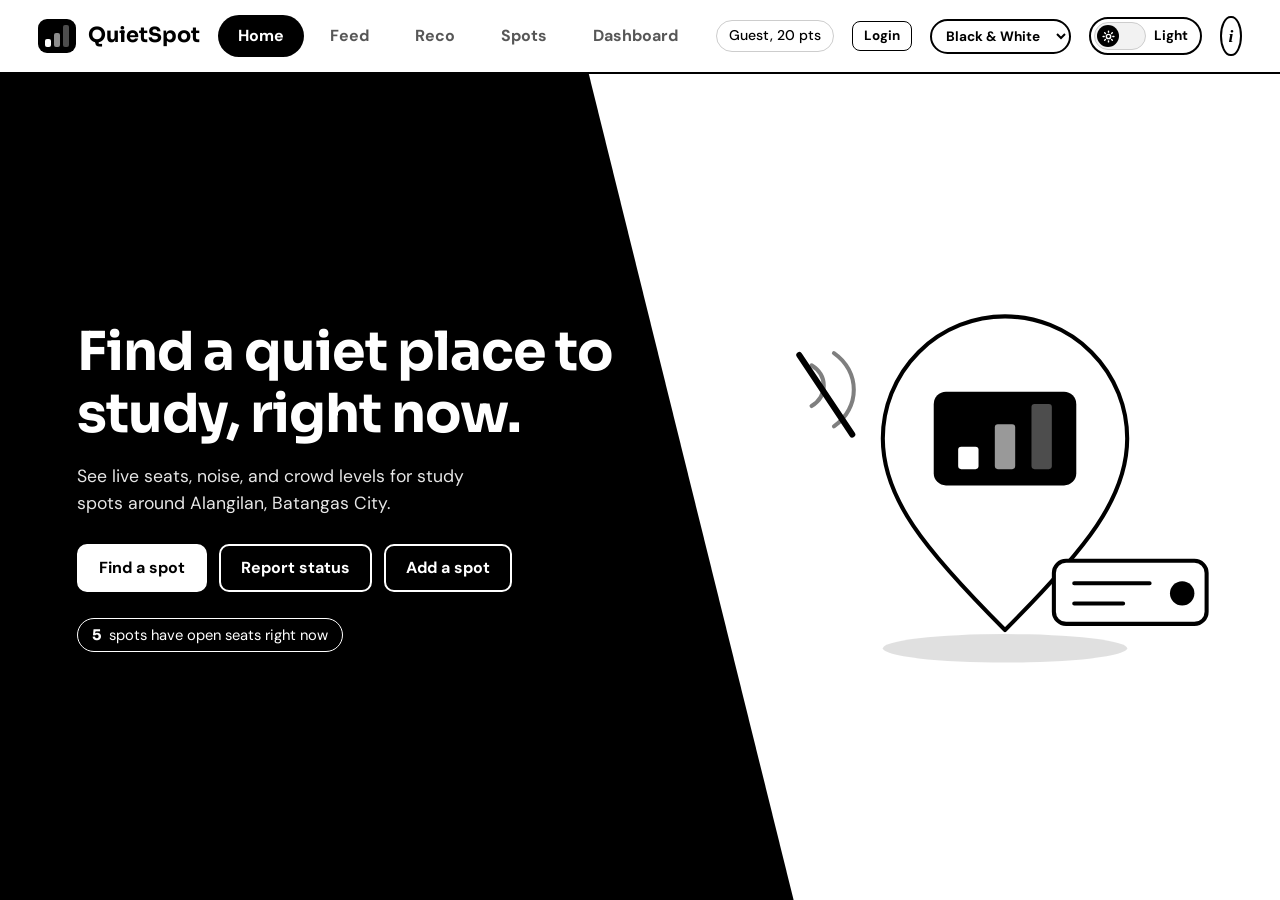
==== web/index.html @ 3b5a4217 "fixed" ====
<!DOCTYPE html>
<html lang="en">
<head>
  <meta charset="utf-8">
  <meta name="viewport" content="width=device-width, initial-scale=1, viewport-fit=cover">
  <title>QuietSpot – Real-Time Study Area Tracker and Finder</title>
  <link rel="preconnect" href="https://fonts.googleapis.com">
  <link rel="preconnect" href="https://fonts.gstatic.com" crossorigin>
  <link href="https://fonts.googleapis.com/css2?family=DM+Sans:wght@400;500;700&family=Sora:wght@600;700&display=swap" rel="stylesheet">
  <script>
  (function () {
    var t = null;
    try { t = localStorage.getItem('qs-theme'); } catch (e) {}
    if (t !== 'light' && t !== 'dark') t = window.matchMedia && matchMedia('(prefers-color-scheme: dark)').matches ? 'dark' : 'light';
    document.documentElement.setAttribute('data-theme', t);
  })();
  </script>
  <link rel="stylesheet" href="css/style.css">
</head>
<body>

<header class="bar">
  <div class="in">
    <div class="logo"><span class="mark" aria-hidden="true"><i></i><i></i><i></i></span>QuietSpot</div>
    <nav class="main" aria-label="Main menu">
      <button class="pill" data-act="go" data-page="home" aria-current="page">Home</button>
      <button class="pill" data-act="go" data-page="feed">Feed</button>
      <button class="pill" data-act="go" data-page="reco">Reco</button>
      <button class="pill" data-act="go" data-page="spots">Spots</button>
      <button class="pill" data-act="go" data-page="dash">Dashboard</button>
    </nav>
    <span class="chip" id="whoChip"></span>
    <button class="btn sm" id="authBtn" data-act="go" data-page="login">Login</button>
    <select class="palette" id="palette" aria-label="Color palette">
      <option value="bw">Black &amp; White</option>
      <option value="teal">Teal &amp; Navy</option>
      <option value="blue">Blue &amp; Cream</option>
      <option value="sage">Sage &amp; Brown</option>
      <option value="sunset">Sunset Orange</option>
      <option value="violet">Violet &amp; Pink</option>
      <option value="ocean">Ocean Blue</option>
      <option value="rose">Rose &amp; Teal</option>
    </select>
    <button class="theme" id="themeBtn" role="switch" aria-checked="false" aria-label="Dark mode">
      <span class="track"><span class="knob">
        <svg class="sun" viewBox="0 0 24 24" fill="none" stroke="currentColor" stroke-width="2.6" stroke-linecap="round"><circle cx="12" cy="12" r="4"/><path d="M12 2v2M12 20v2M2 12h2M20 12h2M4.9 4.9l1.4 1.4M17.7 17.7l1.4 1.4M4.9 19.1l1.4-1.4M17.7 6.3l1.4-1.4"/></svg>
        <svg class="moon" viewBox="0 0 24 24" fill="currentColor"><path d="M21 12.8A9 9 0 1 1 11.2 3a7 7 0 0 0 9.8 9.8z"/></svg>
      </span></span>
      <span id="themeLabel">Light</span>
    </button>
    <button class="iconbtn" data-act="go" data-page="about" aria-label="About this system">i</button>
  </div>
</header>

<!-- HOME -->
<section class="page" id="p-home">
  <div class="hero">
    <div class="copy">
      <h1>Find a quiet place to study, right now.</h1>
      <p class="lead">See live seats, noise, and crowd levels for study spots around Alangilan, Batangas City.</p>
      <div class="cta">
        <button class="btn inv" data-act="go-search">Find a spot</button>
        <button class="btn ghost" data-act="go-report">Report status</button>
        <button class="btn ghost" data-act="go-add">Add a spot</button>
      </div>
      <div class="waiting" id="waiting"></div>
    </div>
    <div class="art" aria-hidden="true">
      <svg viewBox="0 0 440 380" fill="none" stroke="var(--ink)" stroke-width="4" stroke-linejoin="round" stroke-linecap="round">
        <ellipse cx="220" cy="348" rx="120" ry="14" fill="var(--ink)" stroke="none" opacity=".12"/>
        <path d="M220 330C140 250 100 200 100 142a120 120 0 0 1 240 0c0 58-40 108-120 188Z" fill="var(--surface)"/>
        <rect x="150" y="96" width="140" height="92" rx="12" fill="var(--ink)" stroke="none"/>
        <rect x="174" y="150" width="20" height="22" rx="3" fill="var(--on-ink)" stroke="none"/>
        <rect x="210" y="128" width="20" height="44" rx="3" fill="var(--on-ink)" stroke="none" opacity=".6"/>
        <rect x="246" y="108" width="20" height="64" rx="3" fill="var(--on-ink)" stroke="none" opacity=".3"/>
        <rect x="268" y="262" width="150" height="62" rx="12" fill="var(--surface)"/>
        <path d="M288 284h74M288 304h48"/>
        <circle cx="394" cy="294" r="12" fill="var(--ink)" stroke="none"/>
        <path d="M30 70c16 10 16 30 0 40M52 58c26 18 26 54 0 72" opacity=".5"/>
        <path d="M18 60 70 138" stroke-width="6"/>
      </svg>
    </div>
  </div>
</section>

<!-- SPOTS -->
<section class="page" id="p-spots" hidden>
  <div class="wrap">
    <div class="head">
      <div><h2>Spot registry</h2><p>Search, filter, and update study spots near you</p></div>
      <button class="btn solid" data-act="go-add">＋ Add spot</button>
    </div>
    <div class="filters">
      <label class="search"><span aria-hidden="true">⌕</span><input type="text" id="q" placeholder="Search by name or type" aria-label="Search spots"></label>
      <select id="fNoise" aria-label="Noise level"><option value="any">Any noise</option><option value="1">Quiet only</option><option value="2">Up to moderate</option></select>
      <select id="fCrowd" aria-label="Crowd level"><option value="any">Any crowd</option><option value="1">Low only</option><option value="2">Up to medium</option></select>
      <select id="fPrice" aria-label="Price"><option value="any">Any price</option><option value="0">Free only</option><option value="50">Up to ₱50</option><option value="100">Up to ₱100</option></select>
      <select id="fSort" aria-label="Sort by"><option value="near">Nearest</option><option value="quiet">Quietest</option><option value="seats">Most open seats</option></select>
    </div>
    <div class="checks">
      <label><input type="checkbox" id="cWifi"> Wi-Fi</label>
      <label><input type="checkbox" id="cOutlets"> Power outlets</label>
      <label><input type="checkbox" id="cSeats"> Has open seats</label>
      <label><input type="checkbox" id="cOpen"> Open now</label>
      <label><input type="checkbox" id="cSaved"> Saved only</label>
    </div>
    <div class="grid2">
      <div class="card tablewrap">
        <table>
          <thead><tr><th>Spot</th><th>Distance</th><th>Noise</th><th>Crowd</th><th>Seats</th><th>Price</th><th>Updated</th><th>Action</th></tr></thead>
          <tbody id="rows"></tbody>
        </table>
      </div>
      <aside class="card mapcard">
        <h3>Map of nearby spots</h3>
        <svg id="map" viewBox="0 0 100 70" role="group" aria-label="Schematic map of study spots"></svg>
        <p class="legend">Number = open seats. Faded pins are hidden by your filters. Tap the map to move your location.</p>
      </aside>
    </div>
  </div>
</section>

<!-- DASHBOARD -->
<section class="page" id="p-reco" hidden>
  <div class="wrap feedwrap">
    <div class="head"><div><h2>Recommendations</h2><p>Tick what you need and we rank the best spots for you</p></div></div>
    <div class="card" style="padding:16px"><div class="checks" id="recoChecks" style="margin:0"></div></div>
    <div id="recoOut" class="feed" style="margin-top:18px"></div>
  </div>
</section>

<section class="page" id="p-login" hidden>
  <div class="wrap authwrap"><form class="card authform" id="loginForm" novalidate>
    <h2>Login to QuietSpot</h2>
    <input type="text" id="l-user" placeholder="Username" aria-label="Username"><input type="password" id="l-pass" placeholder="Password" aria-label="Password">
    <p class="err" id="lErr" role="alert"></p>
    <button type="submit" class="btn solid">Login</button>
    <button type="button" class="btn" data-act="go" data-page="signup">Sign up</button><button type="button" class="btn" data-act="go" data-page="home">Back To Home</button>
  </form></div>
</section>

<section class="page" id="p-signup" hidden>
  <div class="wrap authwrap"><form class="card authform" id="signupForm" novalidate>
    <h2>Sign Up to QuietSpot</h2>
    <input type="text" id="s-name" placeholder="Full Name" aria-label="Full Name"><input type="text" id="s-user" placeholder="Username" aria-label="Username"><input type="text" id="s-mail" placeholder="Email" aria-label="Email"><input type="password" id="s-pass" placeholder="Password (6+ characters)" aria-label="Password">
    <p class="err" id="sErr" role="alert"></p>
    <button type="submit" class="btn solid">Sign Up</button>
    <button type="button" class="btn" data-act="go" data-page="login">Login</button><button type="button" class="btn" data-act="go" data-page="home">Back To Home</button>
  </form></div>
</section>

<section class="page" id="p-feed" hidden>
  <div class="wrap feedwrap">
    <div class="head"><div><h2>Find a spot</h2><p>Scroll through study spots with photos, live status, ratings, and student feedback</p></div>
      <button class="btn" data-act="go" data-page="spots">Table and map view</button></div>
    <div class="filters"><label class="search"><input type="text" id="fq" placeholder="Search by name or type" aria-label="Search spots"></label><select id="fsort" aria-label="Sort"><option value="near">Nearest</option><option value="rated">Top rated</option><option value="seats">Most seats</option></select><label class="jtoggle"><input type="checkbox" id="fquiet"> Quiet only</label></div>
    <div id="feed" class="feed"></div>
  </div>
</section>

<section class="page" id="p-dash" hidden>
  <div class="wrap">
    <div class="head"><div><h2>Dashboard overview</h2><p>Spot profiles, community verification, and your rewards in one place</p></div></div>
    <div class="stats" id="stats"></div>
    <div class="dgrid">
      <div class="card panel" id="dProfile"></div>
      <div class="card panel" id="dVerify"></div>
    </div>
    <div class="card panel" id="dRewards" style="margin-top:18px"></div>
  </div>
</section>

<!-- ABOUT -->
<section class="page" id="p-about" hidden>
  <div class="wrap">
    <div class="about-hero"><span class="tagline">QuietSpot</span><h2>About us</h2></div>
    <div class="bio">
      <div>
        <div style="font-weight:700">Our purpose</div>
        <h3>Helping students find a place to focus</h3>
        <p>QuietSpot helps students find a suitable place to study based on their needs. It shows nearby study spots with their location, crowd level, noise level, open seats, facilities, and price, and lets students share what a spot is like right now so others can decide where to go.</p>
      </div>
      <div class="card team">
        <h3>Team 6: Java thRICE (IT-2105)</h3>
        <div class="li"><div><b>Charisse T. Bagsit</b><small>Coordination, documentation, testing</small></div></div>
        <div class="li"><div><b>Princess Khaila L. Robines</b><small>Requirements, class design, UML</small></div></div>
        <div class="li"><div><b>Joshua R. Servando</b><small>Java classes, OOP features, validation</small></div></div>
      </div>
    </div>
    <h3 style="font-size:1.6rem">Our core features</h3>
    <div class="features">
      <div class="card feat"><i>1</i><h3>Search and filter</h3><p>Filter by noise level, crowd level, facilities, and price, and sort by distance.</p></div>
      <div class="card feat"><i>2</i><h3>Live spot status</h3><p>See estimated open seats, crowd, and noise, plus the usual busy hours of each spot.</p></div>
      <div class="card feat"><i>3</i><h3>Community updates</h3><p>Students report conditions, add new spots, and upvote or downvote reports to keep them accurate.</p></div>
      <div class="card feat"><i>4</i><h3>Favorites and rewards</h3><p>Save favorite spots, get directions, and earn points and badges for helpful updates.</p></div>
    </div>
    <div class="card panel">
      <h3>Project limitations</h3>
      <ul class="lim">
        <li>Only spots in Alangilan, Batangas City that are added or registered in the system are covered.</li>
        <li>Seats, crowd, and noise depend on user updates and may not always be accurate.</li>
        <li>No sensors or cameras, no real Wi-Fi speed testing, no payments or booking.</li>
        <li>Rewards are basic points and badges only.</li>
      </ul>
    </div>
  </div>
</section>

<!-- DIALOGS -->
<dialog id="dlgSpot" class="wide"><div class="dlg">
  <div id="dTop"></div><div id="dPhotos"></div><div id="dReports"></div>
  <div class="foot"><button class="btn" data-close>Close</button></div>
</div></dialog>

<dialog id="dlgPhoto" class="wide"><div class="dlg lightbox">
  <img id="lbImg" alt="">
  <p class="meta" id="lbCap" style="margin-top:10px"></p>
  <div class="foot"><button class="btn" data-close>Close</button></div>
</div></dialog>

<dialog id="dlgReport"><form class="dlg" id="reportForm" novalidate></form></dialog>

<dialog id="dlgAdd"><form class="dlg" id="addForm" novalidate>
  <h2>Add or recommend a study spot</h2>
  <p class="sub">The pin is placed at your current location on the map. New spots show as unverified until others confirm them.</p>
  <div class="fgrid">
    <label class="f">Name<input type="text" id="a-name" maxlength="60"></label>
    <label class="f">Type<select id="a-type"><option value="Cafe">Café</option><option value="Library">Library</option><option value="StudyRoom">Study room</option><option value="CoworkingSpace">Co-working space</option></select></label>
    <label class="f full">Landmark or address<input type="text" id="a-addr" maxlength="90"></label>
    <label class="f">Opens<select id="a-open"></select></label>
    <label class="f">Closes<select id="a-close"></select></label>
    <label class="f">Total seats<input type="number" id="a-cap" value="20"></label>
    <label class="f">Open seats now<input type="number" id="a-seats" value="10"></label>
    <label class="f">Price in ₱ (0 if free)<input type="number" id="a-price" value="0"></label>
    <label class="f">Wi-Fi speed in Mbps (0 if none)<input type="number" id="a-mbps" value="0"></label>
    <label class="f">Noise level now<select id="a-noise"><option value="1">Quiet</option><option value="2" selected>Moderate</option><option value="3">Loud</option></select></label>
    <label class="f">Crowd level now<select id="a-crowd"><option value="1">Low</option><option value="2" selected>Medium</option><option value="3">High</option></select></label>
    <div class="full checks" style="margin:0">
      <label><input type="checkbox" id="a-outlets"> Power outlets</label>
      <label><input type="checkbox" id="a-aircon"> Air-conditioning</label>
      <label><input type="checkbox" id="a-food"> Food available</label>
    </div>
    <label class="f full">Description of the place (optional)<textarea id="a-desc" maxlength="240" rows="2" placeholder="What is it like? Who is it good for?"></textarea></label>
    <label class="f full">House rules (optional)<textarea id="a-rules" maxlength="160" rows="2"></textarea></label>
  </div>
  <p class="err" id="addErr" role="alert"></p>
  <div class="foot"><button type="button" class="btn" data-close>Cancel</button><button type="submit" class="btn solid">Add study spot</button></div>
</form></dialog>


<div id="toast" role="status" aria-live="polite"></div>

<script src="js/script.js"></script>
</body>
</html>
---- web/css/style.css ----
/*
=====================================================
base.css: Variables (colors, fonts), resets, and base element styles.;
=====================================================
*/

:root {
  box-sizing: border-box;
  padding-top: env(safe-area-inset-top,0px);
  padding-bottom: env(safe-area-inset-bottom,0px);
  --bg: #FFFFFF;
  --surface: #FFFFFF;
  --surface2: #F2F2F2;
  --ink: #000000;
  --on-ink: #FFFFFF;
  --muted: #575757;
  --line: #CDCDCD;
  --hero: #000000;
  --hero-ink: #FFFFFF;
  --shadow: 0 1px 2px rgba(0,0,0,.08),0 8px 24px rgba(0,0,0,.06);
  --head: 'Sora','Segoe UI',system-ui,sans-serif;
  --body: 'DM Sans','Segoe UI',system-ui,-apple-system,sans-serif;
  --mono: ui-monospace,SFMono-Regular,Menlo,Consolas,monospace;
}

@media (prefers-color-scheme: dark) {
  :root:not([data-theme="light"]) {
    --bg: #000000;
    --surface: #0D0D0D;
    --surface2: #171717;
    --ink: #FFFFFF;
    --on-ink: #000000;
    --muted: #ABABAB;
    --line: #3A3A3A;
    --hero: #FFFFFF;
    --hero-ink: #000000;
    --shadow: 0 1px 2px rgba(0,0,0,.6),0 8px 24px rgba(0,0,0,.5);
  }
}

:root[data-theme="dark"] {
  --bg: #000000;
  --surface: #0D0D0D;
  --surface2: #171717;
  --ink: #FFFFFF;
  --on-ink: #000000;
  --muted: #ABABAB;
  --line: #3A3A3A;
  --hero: #FFFFFF;
  --hero-ink: #000000;
  --shadow: 0 1px 2px rgba(0,0,0,.6),0 8px 24px rgba(0,0,0,.5);
}

html {
  scroll-padding-top: env(safe-area-inset-top,0px);
}

*,*::before,*::after {
  box-sizing: border-box;
}

body {
  margin: 0;
  background: var(--bg);
  color: var(--ink);
  font-family: var(--body);
  font-size: 16px;
  line-height: 1.5;
  transition: background .25s,color .25s;
}

h1,h2,h3 {
  font-family: var(--head);
  margin: 0;
  line-height: 1.15;
}

button,input,select,textarea {
  font: inherit;
  color: inherit;
}

:focus-visible {
  outline: 3px solid var(--ink);
  outline-offset: 3px;
}

/* =====================================================
   layout.css: Top bar, navigation pills, and the Light/Dark switch.;
   ===================================================== */

/* top bar */
.bar {
  position: sticky;
  top: 0;
  z-index: 20;
  background: var(--surface);
  border-bottom: 2px solid var(--ink);
}

.bar .in {
  display: flex;
  align-items: center;
  gap: 18px;
  padding: 12px clamp(16px,3vw,40px);
  min-height: 72px;
}

.logo {
  display: flex;
  align-items: center;
  gap: 12px;
  font-family: var(--head);
  font-weight: 700;
  font-size: 1.3rem;
  margin-right: auto;
}

.mark {
  display: flex;
  align-items: flex-end;
  gap: 3px;
  height: 34px;
  padding: 6px 7px;
  background: var(--ink);
  border-radius: 9px;
}

.mark i {
  width: 6px;
  border-radius: 2px;
  background: var(--on-ink);
}

.mark i:nth-child(1) {
  height: 8px;
}

.mark i:nth-child(2) {
  height: 14px;
  opacity: .55;
}

.mark i:nth-child(3) {
  height: 22px;
  opacity: .3;
}

nav.main {
  display: flex;
  gap: 6px;
}

.pill {
  border: 2px solid transparent;
  background: none;
  border-radius: 999px;
  padding: 7px 18px;
  font-weight: 700;
  cursor: pointer;
  color: var(--muted);
}

.pill:hover {
  color: var(--ink);
  border-color: var(--line);
}

.pill[aria-current="page"] {
  background: var(--ink);
  color: var(--on-ink);
}

.iconbtn {
  width: 40px;
  height: 40px;
  border-radius: 50%;
  border: 2px solid var(--ink);
  background: var(--surface);
  cursor: pointer;
  font-family: Georgia,serif;
  font-style: italic;
  font-weight: 700;
  font-size: 1.1rem;
}

.iconbtn:hover {
  background: var(--ink);
  color: var(--on-ink);
}

.chip {
  border: 1px solid var(--line);
  border-radius: 999px;
  padding: 4px 12px;
  font-size: .88rem;
  font-weight: 500;
  white-space: nowrap;
}

.jtoggle {
  display: inline-flex;
  align-items: center;
  gap: 6px;
  font-size: .85rem;
  cursor: pointer;
  white-space: nowrap;
}

input[type=checkbox],input[type=radio] {
  accent-color: var(--ink);
  width: 16px;
  height: 16px;
}

/* theme switch */
.theme {
  display: inline-flex;
  align-items: center;
  gap: 8px;
  border: 2px solid var(--ink);
  background: var(--surface);
  border-radius: 999px;
  padding: 3px 12px 3px 3px;
  cursor: pointer;
  font-weight: 700;
  font-size: .85rem;
}

.theme .track {
  position: relative;
  width: 52px;
  height: 28px;
  border-radius: 999px;
  background: var(--surface2);
  border: 1px solid var(--line);
  transition: background .2s;
}

.theme .knob {
  position: absolute;
  top: 2px;
  left: 2px;
  width: 22px;
  height: 22px;
  border-radius: 50%;
  background: var(--ink);
  color: var(--on-ink);
  display: grid;
  place-items: center;
  transition: transform .2s;
}

.theme[aria-checked="true"] .knob {
  transform: translateX(24px);
}

.theme svg {
  width: 13px;
  height: 13px;
}

.theme .moon {
  display: none;
}

.theme[aria-checked="true"] .sun {
  display: none;
}

.theme[aria-checked="true"] .moon {
  display: block;
}

.page[hidden] {
  display: none;
}

/* =====================================================
   home.css: Home page hero and landing section.;
   ===================================================== */

/* home */
.hero {
  position: relative;
  min-height: calc(100vh - 74px);
  min-height: calc(100svh - 74px);
  display: grid;
  grid-template-columns: 55% 45%;
  align-items: center;
  overflow: hidden;
}

.hero::before {
  content: "";
  position: absolute;
  inset: 0;
  background: var(--hero);
  clip-path: polygon(0 0,46% 0,62% 100%,0 100%);
  transition: background .25s;
}

.hero .copy {
  position: relative;
  color: var(--hero-ink);
  padding: 40px clamp(20px,6vw,90px);
  max-width: 740px;
}

.hero h1 {
  font-size: clamp(2rem,4.2vw,3.5rem);
  font-weight: 700;
  letter-spacing: -.02em;
}

.hero p.lead {
  font-size: 1.1rem;
  margin: 18px 0 28px;
  max-width: 34ch;
  opacity: .9;
}

.cta {
  display: flex;
  flex-wrap: wrap;
  gap: 12px;
}

.btn {
  display: inline-flex;
  align-items: center;
  justify-content: center;
  gap: 8px;
  border-radius: 10px;
  padding: 10px 20px;
  font-weight: 700;
  cursor: pointer;
  border: 2px solid var(--ink);
  background: var(--surface);
  color: var(--ink);
  text-decoration: none;
}

.btn:hover {
  background: var(--surface2);
}

.btn.solid {
  background: var(--ink);
  color: var(--on-ink);
}

.btn.solid:hover {
  opacity: .85;
  background: var(--ink);
}

.btn.inv {
  background: var(--hero-ink);
  color: var(--hero);
  border-color: var(--hero-ink);
}

.btn.inv:hover {
  opacity: .85;
  background: var(--hero-ink);
}

.btn.ghost {
  background: transparent;
  color: var(--hero-ink);
  border-color: var(--hero-ink);
}

.btn.ghost:hover {
  background: transparent;
  opacity: .75;
}

.btn.sm {
  padding: 4px 11px;
  font-size: .84rem;
  border-width: 1.5px;
  border-radius: 8px;
}

.waiting {
  display: inline-flex;
  align-items: center;
  gap: 8px;
  margin-top: 26px;
  font-size: .92rem;
  border: 1px solid var(--hero-ink);
  border-radius: 999px;
  padding: 5px 14px;
}

.waiting b {
  font-family: var(--head);
}

.art {
  display: grid;
  place-items: center;
  padding: 20px 4vw 20px 6vw;
}

.art svg {
  width: min(460px,100%);
  height: auto;
}

/* =====================================================
   spots.css: Shared page layout plus the Spots registry (filters, table, map).;
   ===================================================== */

/* shared */
.wrap {
  padding: 28px clamp(16px,3vw,40px) 48px;
  max-width: 1560px;
  margin: 0 auto;
}

.head {
  display: flex;
  flex-wrap: wrap;
  gap: 12px;
  align-items: flex-end;
  justify-content: space-between;
  margin-bottom: 18px;
}

.head h2 {
  font-size: 1.9rem;
}

.head p {
  margin: 4px 0 0;
  color: var(--muted);
}

.card {
  background: var(--surface);
  border: 2px solid var(--ink);
  border-radius: 14px;
}

.sub {
  color: var(--muted);
}

/* spots */
.filters {
  display: flex;
  flex-wrap: wrap;
  gap: 10px;
  margin-bottom: 12px;
  align-items: center;
}

.search {
  flex: 1 1 260px;
  display: flex;
  align-items: center;
  gap: 8px;
  background: var(--surface);
  border: 2px solid var(--ink);
  border-radius: 10px;
  padding: 0 12px;
}

.search input {
  border: 0;
  background: none;
  padding: 9px 0;
  width: 100%;
  outline: none;
}

.search:focus-within {
  outline: 3px solid var(--ink);
  outline-offset: 3px;
}

select,input[type=text],input[type=number],textarea {
  background: var(--surface);
  border: 2px solid var(--line);
  border-radius: 10px;
  padding: 9px 12px;
  width: 100%;
}

select:focus,input:focus,textarea:focus {
  border-color: var(--ink);
}

.filters select {
  width: auto;
  min-width: 140px;
  border-color: var(--ink);
}

.checks {
  display: flex;
  flex-wrap: wrap;
  gap: 6px 18px;
  margin-bottom: 16px;
}

.checks label {
  display: inline-flex;
  align-items: center;
  gap: 6px;
  cursor: pointer;
  font-size: .92rem;
  font-weight: 500;
}

.grid2 {
  display: grid;
  grid-template-columns: minmax(0,1fr) 340px;
  gap: 20px;
  align-items: start;
}

.tablewrap {
  overflow-x: auto;
  border-radius: 12px;
}

table {
  width: 100%;
  border-collapse: collapse;
  min-width: 940px;
}

th {
  background: var(--ink);
  color: var(--on-ink);
  text-align: left;
  padding: 12px 14px;
  font-family: var(--head);
  font-size: .82rem;
}

td {
  padding: 11px 14px;
  border-top: 1px solid var(--line);
  vertical-align: middle;
}

tbody tr:nth-child(even) {
  background: var(--surface2);
}

td small {
  display: block;
  color: var(--muted);
}

.tag {
  display: inline-block;
  border: 1.5px solid var(--ink);
  border-radius: 6px;
  padding: 0 7px;
  font-size: .74rem;
  font-weight: 700;
  margin-left: 6px;
  vertical-align: middle;
}

.tag.solid {
  background: var(--ink);
  color: var(--on-ink);
}

.lv {
  display: inline-flex;
  align-items: center;
  gap: 8px;
  white-space: nowrap;
}

.meter {
  display: inline-flex;
  align-items: flex-end;
  gap: 2px;
  height: 18px;
}

.meter i {
  display: block;
  width: 5px;
  border-radius: 1.5px;
  border: 1.5px solid var(--ink);
}

.meter i.on {
  background: var(--ink);
}

.meter.big {
  height: 30px;
  gap: 3px;
}

.meter.big i {
  width: 9px;
}

.seat {
  display: inline-block;
  border-radius: 999px;
  padding: 2px 12px;
  font-weight: 700;
  font-size: .84rem;
  border: 2px solid var(--ink);
  white-space: nowrap;
}

.seat.full {
  background: var(--ink);
  color: var(--on-ink);
}

.seat.low {
  border-style: dashed;
}

.acts {
  display: flex;
  gap: 6px;
}

.star[aria-pressed="true"] {
  background: var(--ink);
  color: var(--on-ink);
}

.empty {
  padding: 30px;
  text-align: center;
  color: var(--muted);
}

aside.mapcard {
  position: sticky;
  top: 90px;
  padding: 16px;
}

aside h3 {
  font-size: 1.05rem;
  margin-bottom: 10px;
}

.mapcard svg {
  width: 100%;
  height: auto;
  display: block;
  border-radius: 10px;
  background: var(--surface2);
  border: 1.5px solid var(--line);
  cursor: crosshair;
}

.pin {
  cursor: pointer;
}

.legend {
  font-size: .8rem;
  color: var(--muted);
  margin: 10px 0 0;
}

/* =====================================================
   dashboard.css: Dashboard, About page, and profile panels.;
   ===================================================== */

/* dashboard */
.stats {
  display: grid;
  grid-template-columns: repeat(auto-fit,minmax(200px,1fr));
  gap: 16px;
  margin-bottom: 18px;
}

.stat {
  padding: 18px 20px;
}

.stat span {
  color: var(--muted);
  font-weight: 500;
  font-size: .9rem;
}

.stat b {
  display: block;
  font-family: var(--head);
  font-size: 2.5rem;
  line-height: 1.1;
}

.two {
  display: grid;
  grid-template-columns: 1fr 1fr;
  gap: 18px;
}

.panel {
  padding: 20px;
}

.panel h3 {
  font-size: 1.1rem;
  margin-bottom: 14px;
}

.cat {
  margin-bottom: 14px;
}

.cat .row {
  display: flex;
  justify-content: space-between;
  font-weight: 500;
  margin-bottom: 5px;
}

.bar2 {
  height: 12px;
  border: 2px solid var(--ink);
  border-radius: 999px;
  overflow: hidden;
}

.bar2 i {
  display: block;
  height: 100%;
  background: var(--ink);
}

.li {
  display: flex;
  justify-content: space-between;
  align-items: center;
  gap: 10px;
  padding: 11px 0;
  border-top: 1px solid var(--line);
}

.li:first-of-type {
  border-top: 0;
}

.li small {
  color: var(--muted);
  display: block;
}

.badges {
  display: grid;
  grid-template-columns: 1fr 1fr;
  gap: 10px;
  margin-top: 12px;
}

.badge {
  border: 2px solid var(--ink);
  border-radius: 10px;
  padding: 10px 12px;
}

.badge.locked {
  border-style: dashed;
  border-color: var(--line);
  color: var(--muted);
}

.badge b {
  display: block;
  font-family: var(--head);
  font-size: .95rem;
}

.badge small {
  font-size: .8rem;
}

/* about */
.about-hero {
  padding: 40px 0 8px;
}

.about-hero h2 {
  font-size: clamp(2.2rem,5vw,3.6rem);
}

.tagline {
  display: inline-block;
  background: var(--ink);
  color: var(--on-ink);
  border-radius: 999px;
  padding: 3px 14px;
  font-weight: 700;
  font-size: .85rem;
  margin-bottom: 12px;
}

.bio {
  display: grid;
  grid-template-columns: 3fr 2fr;
  gap: 36px;
  align-items: center;
  margin: 26px 0;
}

.bio h3 {
  font-size: 1.7rem;
  margin: 6px 0 14px;
}

.bio p {
  color: var(--muted);
  max-width: 60ch;
}

.team {
  padding: 24px;
}

.team h3 {
  font-size: 1.05rem;
  margin-bottom: 10px;
}

.team .li b {
  font-family: var(--head);
}

.features {
  display: grid;
  grid-template-columns: repeat(auto-fit,minmax(300px,1fr));
  gap: 18px;
  margin: 18px 0 30px;
}

.feat {
  padding: 22px;
}

.feat i {
  display: grid;
  place-items: center;
  width: 44px;
  height: 44px;
  border-radius: 12px;
  border: 2px solid var(--ink);
  margin-bottom: 12px;
  font-style: normal;
  font-weight: 700;
  font-family: var(--head);
}

.feat h3 {
  font-size: 1.1rem;
  margin-bottom: 6px;
}

.feat p {
  margin: 0;
  color: var(--muted);
}

ul.lim {
  margin: 10px 0 0;
  padding-left: 20px;
  color: var(--muted);
}

/* dashboard v2 */
.dgrid {
  display: grid;
  grid-template-columns: 1fr 1fr;
  gap: 18px;
  align-items: start;
}

.rgrid {
  display: grid;
  grid-template-columns: 1fr 1fr 1fr;
  gap: 28px;
}

.panel h3.ph3 {
  font-size: 1.2rem;
  margin-bottom: 6px;
}

.pname {
  font-size: 1.5rem;
  margin: 16px 0 6px;
}

.desc {
  margin: 10px 0 0;
}

dl.det {
  display: grid;
  grid-template-columns: 110px 1fr;
  gap: 6px 12px;
  margin: 14px 0;
}

dl.det dt {
  color: var(--muted);
  font-weight: 700;
  font-size: .85rem;
}

dl.det dd {
  margin: 0;
}

.strip {
  display: flex;
  gap: 8px;
  flex-wrap: wrap;
}

.strip img {
  width: 88px;
  height: 66px;
  object-fit: cover;
  border: 2px solid var(--ink);
  border-radius: 8px;
}

.vlist {
  max-height: 640px;
  overflow: auto;
  margin-top: 8px;
  padding-right: 4px;
}

.big {
  font-family: var(--head);
  font-size: 2.6rem;
  font-weight: 700;
  line-height: 1;
}

.earn {
  list-style: none;
  margin: 0;
  padding: 0;
}

.earn li {
  display: flex;
  gap: 12px;
  padding: 9px 0;
  border-top: 1px solid var(--line);
  align-items: baseline;
}

.earn li:first-child {
  border-top: 0;
}

.earn b {
  font-family: var(--head);
  min-width: 44px;
}

.board {
  list-style: none;
  margin: 0;
  padding: 0;
  counter-reset: rk;
}

.board li {
  display: flex;
  align-items: center;
  gap: 12px;
  padding: 10px 12px;
  border: 2px solid var(--line);
  border-radius: 10px;
  margin-bottom: 8px;
}

.board li::before {
  counter-increment: rk;
  content: counter(rk);
  font-family: var(--head);
  font-weight: 700;
  width: 22px;
}

.board li.me {
  border-color: var(--ink);
  background: var(--surface2);
}

.board span {
  margin-left: auto;
  font-family: var(--head);
  font-weight: 700;
}

#toast {
  position: fixed;
  left: 50%;
  transform: translateX(-50%);
  bottom: calc(20px + env(safe-area-inset-bottom,0px));
  background: var(--ink);
  color: var(--on-ink);
  padding: 10px 18px;
  border-radius: 10px;
  font-weight: 700;
  opacity: 0;
  pointer-events: none;
  transition: opacity .2s;
  z-index: 60;
  max-width: calc(100% - 32px);
}

#toast.show {
  opacity: 1;
}

@media (max-width:1100px) {
  .grid2 {
    grid-template-columns: 1fr;
  }
  aside.mapcard {
    position: static;
  }
}

@media (max-width:900px) {
  .bar .in {
    flex-wrap: wrap;
  }
  nav.main {
    order: 5;
    width: 100%;
    overflow-x: auto;
  }
  .hero {
    grid-template-columns: 1fr;
    min-height: 0;
  }
  .hero::before {
    clip-path: polygon(0 0,100% 0,100% 62%,0 100%);
  }
  .hero .copy {
    padding-bottom: 90px;
  }
  .art {
    padding-top: 0;
  }
  .two,.bio,.fgrid,.dgrid,.rgrid {
    grid-template-columns: 1fr;
  }
}

@media (prefers-reduced-motion: reduce) {
  * {
    transition: none!important;
  }
}

/* =====================================================
   components.css: Dialogs, forms, buttons inside popups, toasts.;
   ===================================================== */

/* dialogs and forms */
dialog {
  border: 2px solid var(--ink);
  border-radius: 16px;
  background: var(--surface);
  color: var(--ink);
  padding: 0;
  width: min(600px,calc(100% - 24px));
  max-height: calc(100vh - 24px);
  box-shadow: var(--shadow);
}

dialog.wide {
  width: min(780px,calc(100% - 24px));
}

dialog::backdrop {
  background: rgba(0,0,0,.65);
}

.dlg {
  padding: 24px;
}

.dlg h2 {
  font-size: 1.45rem;
  margin-bottom: 4px;
}

.dlg .sub {
  margin: 0 0 16px;
  font-size: .92rem;
}

.fgrid {
  display: grid;
  grid-template-columns: 1fr 1fr;
  gap: 12px;
}

.fgrid .full {
  grid-column: 1/-1;
}

label.f {
  display: flex;
  flex-direction: column;
  gap: 4px;
  font-weight: 700;
  font-size: .85rem;
  color: var(--muted);
}

.err {
  font-weight: 700;
  min-height: 1.4em;
  margin: 10px 0 0;
}

.foot {
  display: flex;
  gap: 10px;
  justify-content: flex-end;
  margin-top: 16px;
  flex-wrap: wrap;
}

.seg {
  display: flex;
  gap: 6px;
  flex-wrap: wrap;
}

.seg label {
  cursor: pointer;
}

.seg input {
  position: absolute;
  opacity: 0;
  width: 1px;
  height: 1px;
}

.seg span {
  display: inline-block;
  border: 2px solid var(--line);
  border-radius: 8px;
  padding: 6px 12px;
  font-size: .9rem;
}

.seg input:checked+span {
  background: var(--ink);
  color: var(--on-ink);
  border-color: var(--ink);
  font-weight: 700;
}

.seg input:focus-visible+span {
  outline: 3px solid var(--ink);
  outline-offset: 3px;
}

.dhead {
  display: flex;
  flex-wrap: wrap;
  justify-content: space-between;
  gap: 10px;
}

.dhead h2 {
  font-size: 1.7rem;
}

.meta {
  color: var(--muted);
  font-size: .92rem;
  margin: 2px 0;
}

.status {
  display: grid;
  grid-template-columns: repeat(auto-fit,minmax(150px,1fr));
  gap: 12px;
  margin: 16px 0;
}

.status>div {
  border: 2px solid var(--line);
  border-radius: 12px;
  padding: 12px 14px;
}

.status .lbl {
  font-size: .82rem;
  color: var(--muted);
}

.status .val {
  font-family: var(--head);
  font-size: 1.5rem;
  font-weight: 700;
  display: flex;
  align-items: center;
  gap: 10px;
}

.status .val small {
  font-family: var(--body);
  font-size: .9rem;
  font-weight: 500;
  color: var(--muted);
}

h3.sec {
  font-size: 1rem;
  margin: 18px 0 8px;
}

.facs {
  display: flex;
  flex-wrap: wrap;
  gap: 8px;
}

.fac {
  border: 2px solid var(--ink);
  border-radius: 999px;
  padding: 2px 12px;
  font-size: .88rem;
  font-weight: 700;
}

.fac.off {
  border-color: var(--line);
  color: var(--muted);
  text-decoration: line-through;
  font-weight: 400;
}

.bars {
  display: flex;
  align-items: flex-end;
  gap: 4px;
  height: 96px;
}

.bars div {
  flex: 1;
  display: flex;
  flex-direction: column;
  justify-content: flex-end;
  align-items: center;
  height: 100%;
  gap: 3px;
  font-size: .68rem;
  color: var(--muted);
}

.bars b {
  display: block;
  width: 100%;
  border-radius: 3px 3px 0 0;
  background: var(--ink);
}

.bars .now b {
  background: repeating-linear-gradient(45deg,var(--ink) 0 3px,var(--surface) 3px 6px);
  outline: 2px solid var(--ink);
}

.report {
  border-top: 1px solid var(--line);
  padding: 12px 0;
  display: flex;
  gap: 12px;
  justify-content: space-between;
}

.report p {
  margin: 2px 0;
}

.gallery {
  display: grid;
  grid-template-columns: repeat(auto-fill,minmax(150px,1fr));
  gap: 10px;
  margin-top: 10px;
}

.ph {
  margin: 0;
  border: 2px solid var(--ink);
  border-radius: 10px;
  overflow: hidden;
  background: var(--surface2);
  display: flex;
  flex-direction: column;
}

.ph>button {
  border: 0;
  padding: 0;
  background: none;
  cursor: zoom-in;
  display: block;
}

.ph img {
  width: 100%;
  height: 110px;
  object-fit: cover;
  display: block;
}

.ph figcaption {
  padding: 6px 8px;
  font-size: .78rem;
  color: var(--muted);
  display: flex;
  justify-content: space-between;
  gap: 6px;
  align-items: flex-start;
  border-top: 1px solid var(--line);
}

.ph figcaption b {
  color: var(--ink);
}

.ph .rm {
  border: 1.5px solid var(--ink);
  background: var(--surface);
  color: var(--ink);
  border-radius: 6px;
  font-size: .72rem;
  font-weight: 700;
  padding: 0 6px;
  cursor: pointer;
}

.ph .rm:hover {
  background: var(--ink);
  color: var(--on-ink);
}

.upload {
  display: flex;
  flex-wrap: wrap;
  gap: 10px;
  align-items: flex-end;
  margin-top: 12px;
  padding: 12px;
  border: 2px dashed var(--line);
  border-radius: 12px;
}

.upload label.f {
  flex: 1 1 200px;
}

.filebtn {
  position: relative;
  display: inline-flex;
  align-items: center;
  justify-content: center;
  border-radius: 10px;
  padding: 10px 18px;
  font-weight: 700;
  cursor: pointer;
  background: var(--ink);
  color: var(--on-ink);
  border: 2px solid var(--ink);
}

.filebtn input {
  position: absolute;
  inset: 0;
  opacity: 0;
  cursor: pointer;
  width: 100%;
}

.filebtn:focus-within {
  outline: 3px solid var(--ink);
  outline-offset: 3px;
}

.rt {
  display: flex;
  align-items: center;
  gap: 10px;
}

.rthumb {
  width: 44px;
  height: 44px;
  border-radius: 8px;
  object-fit: cover;
  border: 1.5px solid var(--ink);
  flex: none;
}

.lightbox img {
  width: 100%;
  max-height: 70vh;
  object-fit: contain;
  display: block;
  border-radius: 10px;
  background: var(--surface2);
}

.votes {
  display: flex;
  flex-direction: column;
  align-items: center;
  gap: 2px;
  font-size: .85rem;
  font-weight: 700;
}

.votes button {
  background: var(--surface);
  border: 2px solid var(--ink);
  border-radius: 6px;
  cursor: pointer;
  width: 32px;
  height: 26px;
  line-height: 1;
}

.votes button[aria-pressed="true"] {
  background: var(--ink);
  color: var(--on-ink);
}

.votes button:disabled {
  opacity: .35;
  cursor: not-allowed;
}

/* =====================================================
   feed.css: Feed posts, ratings, comments, Reco page, and Login/Sign Up forms.;
   ===================================================== */

.feedwrap {
  max-width: 720px;
}

.feed {
  display: flex;
  flex-direction: column;
  gap: 22px;
}

.post {
  padding: 0;
  overflow: hidden;
}

.post header {
  display: flex;
  align-items: center;
  gap: 12px;
  padding: 14px 16px;
}

.post header h3 {
  font-size: 1.05rem;
}

.post header small,.post .stat small,.rate small,.cm small {
  color: var(--muted);
}

.post header .tag {
  margin-left: auto;
}

.av {
  flex: none;
  width: 38px;
  height: 38px;
  border-radius: 50%;
  background: var(--brand);
  color: var(--on-brand);
  display: grid;
  place-items: center;
  font-weight: 700;
}

.pic {
  display: block;
  position: relative;
  width: 100%;
  padding: 0;
  border: 0;
  background: var(--surface2);
  cursor: pointer;
}

.pic img {
  display: block;
  width: 100%;
  aspect-ratio: 8/5;
  object-fit: cover;
}

.pic .cap {
  position: absolute;
  left: 10px;
  bottom: 10px;
  background: var(--surface);
  color: var(--ink);
  border: 1px solid var(--line);
  border-radius: 999px;
  padding: 2px 10px;
  font-size: .76rem;
}

.post .stat {
  display: flex;
  flex-wrap: wrap;
  align-items: center;
  gap: 8px 16px;
  padding: 12px 16px;
}

.rate {
  display: flex;
  align-items: center;
  gap: 10px;
  padding: 0 16px 10px;
}

.stars {
  display: inline-flex;
}

.star {
  border: 0;
  background: none;
  cursor: pointer;
  font-size: 1.6rem;
  line-height: 1;
  padding: 0 2px;
  color: var(--line);
}

.star.on {
  color: var(--accent,var(--ink));
}

.star:hover {
  transform: scale(1.15);
}

.acts {
  display: flex;
  flex-wrap: wrap;
  gap: 8px;
  padding: 10px 16px 14px;
  border-top: 1px solid var(--line);
}

.cms {
  padding: 4px 16px 16px;
  display: flex;
  flex-direction: column;
  gap: 10px;
  border-top: 1px solid var(--line);
}

.cm {
  display: flex;
  gap: 10px;
  align-items: flex-start;
  margin-top: 10px;
}

.cm .av {
  width: 32px;
  height: 32px;
  font-size: .85rem;
  background: var(--surface2);
  color: var(--ink);
  border: 1px solid var(--line);
}

.bub {
  background: var(--surface2);
  border-radius: 14px;
  padding: 6px 12px;
}

.bub p {
  margin: 0;
}

.cmrow {
  display: flex;
  gap: 8px;
}

.authwrap {
  max-width: 460px;
}

.authform {
  padding: 24px;
  display: flex;
  flex-direction: column;
  gap: 12px;
}

input[type=password] {
  background: var(--surface);
  border: 2px solid var(--line);
  border-radius: 10px;
  padding: 9px 12px;
  width: 100%;
}

input[type=password]:focus {
  border-color: var(--ink);
}

.lk {
  border: 0;
  background: none;
  color: var(--muted);
  cursor: pointer;
  font-size: .8rem;
  margin-right: 10px;
  padding: 2px 0;
}

.lk:hover {
  color: var(--ink);
}

.rcard {
  padding: 14px 16px;
}

.match {
  height: 8px;
  border-radius: 99px;
  background: var(--surface2);
  overflow: hidden;
  margin: 0 16px;
}

.match i {
  display: block;
  height: 100%;
  background: var(--brand);
}

.rcard p,.rcard>button {
  margin-left: 16px;
}

/* =====================================================
   palettes.css: Color palettes (Teal, Blue, Sage, Sunset, Violet, Ocean, Rose) and status colors. Keep this file LAST so it overrides the others.;
   ===================================================== */

/* color palettes */
:root {
  --brand: var(--ink);
  --on-brand: var(--on-ink);
}

:root[data-palette="teal"] {
  --bg: #F7F5F0;
  --surface: #FFFFFF;
  --surface2: #EEF3F1;
  --ink: #12263A;
  --on-ink: #FFFFFF;
  --muted: #52667A;
  --line: #D5DDE3;
  --hero: #0F766E;
  --hero-ink: #FFFFFF;
  --brand: #0F766E;
  --on-brand: #FFFFFF;
}

:root[data-palette="teal"][data-theme="dark"] {
  --bg: #0E1A22;
  --surface: #16252F;
  --surface2: #1C2F3B;
  --ink: #EAF2F5;
  --on-ink: #0E1A22;
  --muted: #9DB3C0;
  --line: #2C4250;
  --hero: #134E4A;
  --hero-ink: #EAF2F5;
  --brand: #4FD1C5;
  --on-brand: #0E1A22;
}

:root[data-palette="blue"] {
  --bg: #FAF6EC;
  --surface: #FFFDF7;
  --surface2: #F1EBDB;
  --ink: #1B2A4A;
  --on-ink: #FFFFFF;
  --muted: #5A6684;
  --line: #DDD5C0;
  --hero: #1F3A8A;
  --hero-ink: #FAF6EC;
  --brand: #1F3A8A;
  --on-brand: #FFFFFF;
}

:root[data-palette="blue"][data-theme="dark"] {
  --bg: #0F1730;
  --surface: #172146;
  --surface2: #1E2A56;
  --ink: #F3EEDF;
  --on-ink: #0F1730;
  --muted: #A5AECB;
  --line: #2E3B6B;
  --hero: #1E2A56;
  --hero-ink: #F3EEDF;
  --brand: #8FB1FF;
  --on-brand: #0F1730;
}

:root[data-palette="sage"] {
  --bg: #F6F3EC;
  --surface: #FFFFFF;
  --surface2: #ECEFE6;
  --ink: #3B2F25;
  --on-ink: #FFFFFF;
  --muted: #6B6256;
  --line: #D9D6C8;
  --hero: #5E7A5A;
  --hero-ink: #FFFFFF;
  --brand: #5E7A5A;
  --on-brand: #FFFFFF;
}

:root[data-palette="sage"][data-theme="dark"] {
  --bg: #1A1C17;
  --surface: #23261F;
  --surface2: #2B2F26;
  --ink: #EFEBDD;
  --on-ink: #1A1C17;
  --muted: #AAA595;
  --line: #3A3E33;
  --hero: #3E5A3B;
  --hero-ink: #EFEBDD;
  --brand: #A8C79F;
  --on-brand: #1A1C17;
}

.pill[aria-current="page"],.btn.solid,.btn.solid:hover,th,.tag.solid,.mark {
  background: var(--brand);
  color: var(--on-brand);
}

.btn.solid,.btn.solid:hover {
  border-color: var(--brand);
}

.mark i {
  background: var(--on-brand);
}

.iconbtn:hover {
  background: var(--brand);
  color: var(--on-brand);
}

.palette {
  border: 2px solid var(--ink);
  border-radius: 999px;
  background: var(--surface);
  padding: 6px 10px;
  font-weight: 700;
  font-size: .85rem;
  width: auto;
  cursor: pointer;
}

/* more color: new palettes, accents, status colors */
:root[data-palette="teal"] {
  --hero2: #0B4F6C;
  --accent: #F2B84B;
}

:root[data-palette="teal"][data-theme="dark"] {
  --hero2: #0B3B4A;
  --accent: #F2B84B;
}

:root[data-palette="blue"] {
  --hero2: #3B82C4;
  --accent: #E0A526;
}

:root[data-palette="blue"][data-theme="dark"] {
  --hero2: #2A3F8F;
  --accent: #F2C86B;
}

:root[data-palette="sage"] {
  --hero2: #8A6F4D;
  --accent: #C47F3B;
}

:root[data-palette="sage"][data-theme="dark"] {
  --hero2: #5A4630;
  --accent: #D9A066;
}

:root[data-palette="sunset"] {
  --bg: #FFF8F2;
  --surface: #FFFFFF;
  --surface2: #FDEBDD;
  --ink: #3A1F14;
  --on-ink: #FFFFFF;
  --muted: #7A5A4A;
  --line: #F0D5C2;
  --hero: #E4572E;
  --hero2: #F29E4C;
  --hero-ink: #FFFFFF;
  --brand: #C2410C;
  --on-brand: #FFFFFF;
  --accent: #F2A541;
}

:root[data-palette="sunset"][data-theme="dark"] {
  --bg: #1F120D;
  --surface: #2A1A13;
  --surface2: #35221A;
  --ink: #FDEBDD;
  --on-ink: #1F120D;
  --muted: #C9A48F;
  --line: #4A3025;
  --hero: #9A3412;
  --hero2: #C2570C;
  --hero-ink: #FFF3E8;
  --brand: #FB923C;
  --on-brand: #1F120D;
  --accent: #FDBA74;
}

:root[data-palette="violet"] {
  --bg: #F8F5FF;
  --surface: #FFFFFF;
  --surface2: #EEE8FB;
  --ink: #231942;
  --on-ink: #FFFFFF;
  --muted: #5E5780;
  --line: #DAD2F0;
  --hero: #6D28D9;
  --hero2: #DB2777;
  --hero-ink: #FFFFFF;
  --brand: #6D28D9;
  --on-brand: #FFFFFF;
  --accent: #F59E0B;
}

:root[data-palette="violet"][data-theme="dark"] {
  --bg: #130E26;
  --surface: #1C1535;
  --surface2: #251C45;
  --ink: #F1EBFF;
  --on-ink: #130E26;
  --muted: #B2A6D6;
  --line: #382D63;
  --hero: #4C1D95;
  --hero2: #9D174D;
  --hero-ink: #F1EBFF;
  --brand: #A78BFA;
  --on-brand: #130E26;
  --accent: #FBBF24;
}

:root[data-palette="ocean"] {
  --bg: #F2F9FD;
  --surface: #FFFFFF;
  --surface2: #E3F1FA;
  --ink: #0B2A40;
  --on-ink: #FFFFFF;
  --muted: #4C6A80;
  --line: #CBE0EE;
  --hero: #0369A1;
  --hero2: #06B6D4;
  --hero-ink: #FFFFFF;
  --brand: #0369A1;
  --on-brand: #FFFFFF;
  --accent: #F97316;
}

:root[data-palette="ocean"][data-theme="dark"] {
  --bg: #071A28;
  --surface: #0D2538;
  --surface2: #133149;
  --ink: #E6F4FD;
  --on-ink: #071A28;
  --muted: #94B8CF;
  --line: #1F4560;
  --hero: #0C4A6E;
  --hero2: #0E7490;
  --hero-ink: #E6F4FD;
  --brand: #38BDF8;
  --on-brand: #071A28;
  --accent: #FB923C;
}

:root[data-palette="rose"] {
  --bg: #FFF5F7;
  --surface: #FFFFFF;
  --surface2: #FDE7EC;
  --ink: #3B1220;
  --on-ink: #FFFFFF;
  --muted: #7C4B5C;
  --line: #F3CCD6;
  --hero: #BE185D;
  --hero2: #F43F5E;
  --hero-ink: #FFFFFF;
  --brand: #BE185D;
  --on-brand: #FFFFFF;
  --accent: #0EA5A4;
}

:root[data-palette="rose"][data-theme="dark"] {
  --bg: #1E0E15;
  --surface: #2A1520;
  --surface2: #361C2A;
  --ink: #FFE8EE;
  --on-ink: #1E0E15;
  --muted: #D0A0B2;
  --line: #4D2A3B;
  --hero: #831843;
  --hero2: #BE123C;
  --hero-ink: #FFE8EE;
  --brand: #F472B6;
  --on-brand: #1E0E15;
  --accent: #2DD4BF;
}

:root:not([data-palette="bw"]) {
  --ok: #1E8E5A;
  --warn: #B77700;
  --bad: #D13B3B;
}

:root:not([data-palette="bw"])[data-theme="dark"] {
  --ok: #4ADE80;
  --warn: #FBBF24;
  --bad: #F87171;
}

.hero::before {
  background: linear-gradient(135deg,var(--hero),var(--hero2,var(--hero)));
}

:root:not([data-palette="bw"]) .card {
  border-top: 5px solid var(--accent);
}

:root:not([data-palette="bw"]) .head h2 {
  border-bottom: 4px solid var(--accent);
  padding-bottom: 4px;
  display: inline-block;
}

:root:not([data-palette="bw"]) .pill:hover {
  border-color: var(--accent);
}

:root:not([data-palette="bw"]) .chip {
  border-color: var(--accent);
}

:root:not([data-palette="bw"]) .meter.lv1 i {
  border-color: var(--ok);
}

:root:not([data-palette="bw"]) .meter.lv2 i {
  border-color: var(--warn);
}

:root:not([data-palette="bw"]) .meter.lv3 i {
  border-color: var(--bad);
}

:root:not([data-palette="bw"]) .meter.lv1 i.on {
  background: var(--ok);
}

:root:not([data-palette="bw"]) .meter.lv2 i.on {
  background: var(--warn);
}

:root:not([data-palette="bw"]) .meter.lv3 i.on {
  background: var(--bad);
}

:root:not([data-palette="bw"]) .seat {
  border-color: var(--ok);
  color: var(--ok);
}

:root:not([data-palette="bw"]) .seat.low {
  border-color: var(--warn);
  color: var(--warn);
}

:root:not([data-palette="bw"]) .seat.full {
  background: var(--bad);
  border-color: var(--bad);
  color: #FFFFFF;
}
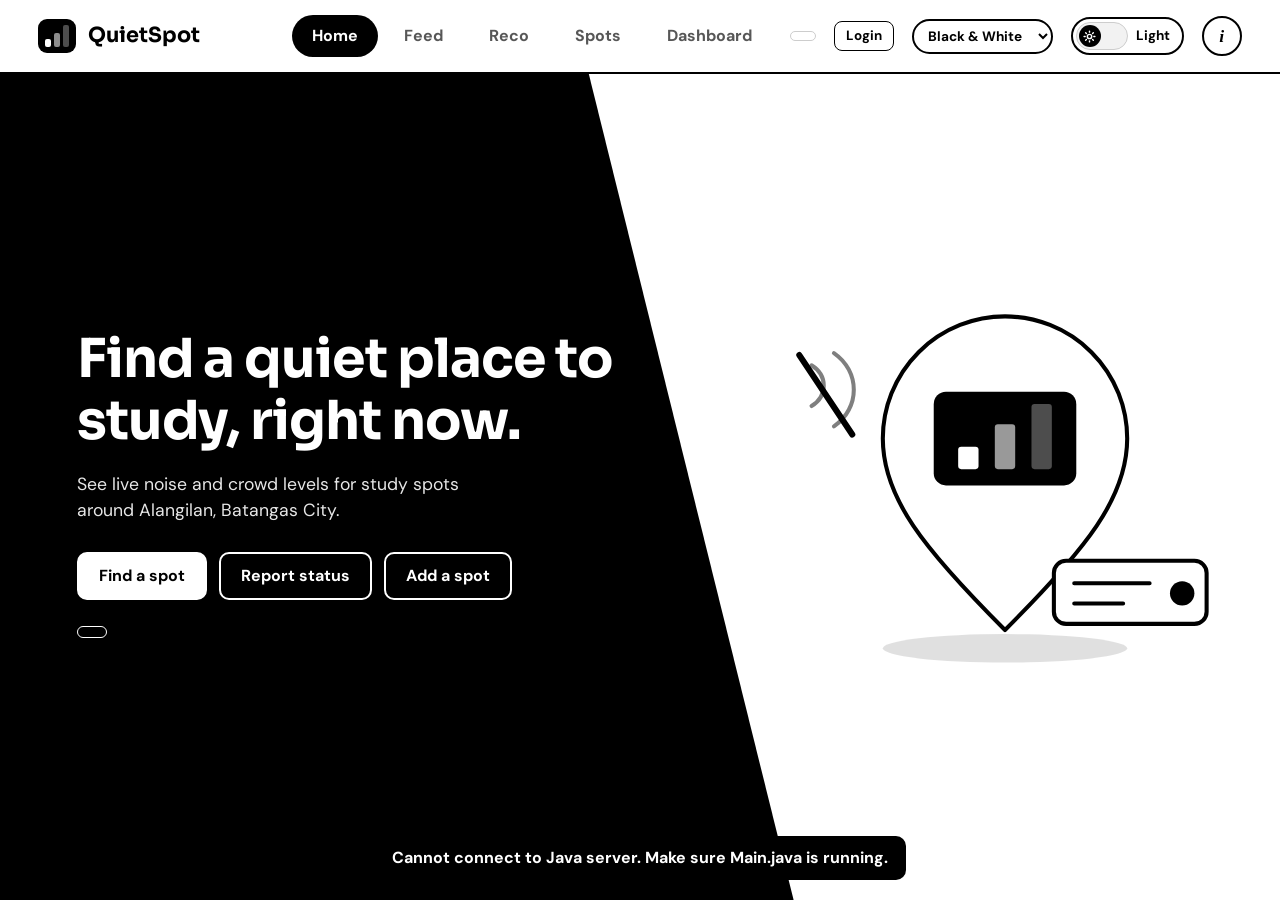
==== commit 324e57b8: "updated feautures" ====
--- a/web/index.html
+++ b/web/index.html
@@ -17,7 +17,7 @@
   </script>
   <link rel="stylesheet" href="css/style.css">
 </head>
-<body>
+<body data-page="home">
 
 <header class="bar">
   <div class="in">
@@ -57,7 +57,7 @@
   <div class="hero">
     <div class="copy">
       <h1>Find a quiet place to study, right now.</h1>
-      <p class="lead">See live seats, noise, and crowd levels for study spots around Alangilan, Batangas City.</p>
+      <p class="lead">See live noise and crowd levels for study spots around Alangilan, Batangas City.</p>
       <div class="cta">
         <button class="btn inv" data-act="go-search">Find a spot</button>
         <button class="btn ghost" data-act="go-report">Report status</button>
@@ -83,173 +83,9 @@
   </div>
 </section>
 
-<!-- SPOTS -->
-<section class="page" id="p-spots" hidden>
-  <div class="wrap">
-    <div class="head">
-      <div><h2>Spot registry</h2><p>Search, filter, and update study spots near you</p></div>
-      <button class="btn solid" data-act="go-add">＋ Add spot</button>
-    </div>
-    <div class="filters">
-      <label class="search"><span aria-hidden="true">⌕</span><input type="text" id="q" placeholder="Search by name or type" aria-label="Search spots"></label>
-      <select id="fNoise" aria-label="Noise level"><option value="any">Any noise</option><option value="1">Quiet only</option><option value="2">Up to moderate</option></select>
-      <select id="fCrowd" aria-label="Crowd level"><option value="any">Any crowd</option><option value="1">Low only</option><option value="2">Up to medium</option></select>
-      <select id="fPrice" aria-label="Price"><option value="any">Any price</option><option value="0">Free only</option><option value="50">Up to ₱50</option><option value="100">Up to ₱100</option></select>
-      <select id="fSort" aria-label="Sort by"><option value="near">Nearest</option><option value="quiet">Quietest</option><option value="seats">Most open seats</option></select>
-    </div>
-    <div class="checks">
-      <label><input type="checkbox" id="cWifi"> Wi-Fi</label>
-      <label><input type="checkbox" id="cOutlets"> Power outlets</label>
-      <label><input type="checkbox" id="cSeats"> Has open seats</label>
-      <label><input type="checkbox" id="cOpen"> Open now</label>
-      <label><input type="checkbox" id="cSaved"> Saved only</label>
-    </div>
-    <div class="grid2">
-      <div class="card tablewrap">
-        <table>
-          <thead><tr><th>Spot</th><th>Distance</th><th>Noise</th><th>Crowd</th><th>Seats</th><th>Price</th><th>Updated</th><th>Action</th></tr></thead>
-          <tbody id="rows"></tbody>
-        </table>
-      </div>
-      <aside class="card mapcard">
-        <h3>Map of nearby spots</h3>
-        <svg id="map" viewBox="0 0 100 70" role="group" aria-label="Schematic map of study spots"></svg>
-        <p class="legend">Number = open seats. Faded pins are hidden by your filters. Tap the map to move your location.</p>
-      </aside>
-    </div>
-  </div>
-</section>
-
-<!-- DASHBOARD -->
-<section class="page" id="p-reco" hidden>
-  <div class="wrap feedwrap">
-    <div class="head"><div><h2>Recommendations</h2><p>Tick what you need and we rank the best spots for you</p></div></div>
-    <div class="card" style="padding:16px"><div class="checks" id="recoChecks" style="margin:0"></div></div>
-    <div id="recoOut" class="feed" style="margin-top:18px"></div>
-  </div>
-</section>
-
-<section class="page" id="p-login" hidden>
-  <div class="wrap authwrap"><form class="card authform" id="loginForm" novalidate>
-    <h2>Login to QuietSpot</h2>
-    <input type="text" id="l-user" placeholder="Username" aria-label="Username"><input type="password" id="l-pass" placeholder="Password" aria-label="Password">
-    <p class="err" id="lErr" role="alert"></p>
-    <button type="submit" class="btn solid">Login</button>
-    <button type="button" class="btn" data-act="go" data-page="signup">Sign up</button><button type="button" class="btn" data-act="go" data-page="home">Back To Home</button>
-  </form></div>
-</section>
-
-<section class="page" id="p-signup" hidden>
-  <div class="wrap authwrap"><form class="card authform" id="signupForm" novalidate>
-    <h2>Sign Up to QuietSpot</h2>
-    <input type="text" id="s-name" placeholder="Full Name" aria-label="Full Name"><input type="text" id="s-user" placeholder="Username" aria-label="Username"><input type="text" id="s-mail" placeholder="Email" aria-label="Email"><input type="password" id="s-pass" placeholder="Password (6+ characters)" aria-label="Password">
-    <p class="err" id="sErr" role="alert"></p>
-    <button type="submit" class="btn solid">Sign Up</button>
-    <button type="button" class="btn" data-act="go" data-page="login">Login</button><button type="button" class="btn" data-act="go" data-page="home">Back To Home</button>
-  </form></div>
-</section>
-
-<section class="page" id="p-feed" hidden>
-  <div class="wrap feedwrap">
-    <div class="head"><div><h2>Find a spot</h2><p>Scroll through study spots with photos, live status, ratings, and student feedback</p></div>
-      <button class="btn" data-act="go" data-page="spots">Table and map view</button></div>
-    <div class="filters"><label class="search"><input type="text" id="fq" placeholder="Search by name or type" aria-label="Search spots"></label><select id="fsort" aria-label="Sort"><option value="near">Nearest</option><option value="rated">Top rated</option><option value="seats">Most seats</option></select><label class="jtoggle"><input type="checkbox" id="fquiet"> Quiet only</label></div>
-    <div id="feed" class="feed"></div>
-  </div>
-</section>
-
-<section class="page" id="p-dash" hidden>
-  <div class="wrap">
-    <div class="head"><div><h2>Dashboard overview</h2><p>Spot profiles, community verification, and your rewards in one place</p></div></div>
-    <div class="stats" id="stats"></div>
-    <div class="dgrid">
-      <div class="card panel" id="dProfile"></div>
-      <div class="card panel" id="dVerify"></div>
-    </div>
-    <div class="card panel" id="dRewards" style="margin-top:18px"></div>
-  </div>
-</section>
-
-<!-- ABOUT -->
-<section class="page" id="p-about" hidden>
-  <div class="wrap">
-    <div class="about-hero"><span class="tagline">QuietSpot</span><h2>About us</h2></div>
-    <div class="bio">
-      <div>
-        <div style="font-weight:700">Our purpose</div>
-        <h3>Helping students find a place to focus</h3>
-        <p>QuietSpot helps students find a suitable place to study based on their needs. It shows nearby study spots with their location, crowd level, noise level, open seats, facilities, and price, and lets students share what a spot is like right now so others can decide where to go.</p>
-      </div>
-      <div class="card team">
-        <h3>Team 6: Java thRICE (IT-2105)</h3>
-        <div class="li"><div><b>Charisse T. Bagsit</b><small>Coordination, documentation, testing</small></div></div>
-        <div class="li"><div><b>Princess Khaila L. Robines</b><small>Requirements, class design, UML</small></div></div>
-        <div class="li"><div><b>Joshua R. Servando</b><small>Java classes, OOP features, validation</small></div></div>
-      </div>
-    </div>
-    <h3 style="font-size:1.6rem">Our core features</h3>
-    <div class="features">
-      <div class="card feat"><i>1</i><h3>Search and filter</h3><p>Filter by noise level, crowd level, facilities, and price, and sort by distance.</p></div>
-      <div class="card feat"><i>2</i><h3>Live spot status</h3><p>See estimated open seats, crowd, and noise, plus the usual busy hours of each spot.</p></div>
-      <div class="card feat"><i>3</i><h3>Community updates</h3><p>Students report conditions, add new spots, and upvote or downvote reports to keep them accurate.</p></div>
-      <div class="card feat"><i>4</i><h3>Favorites and rewards</h3><p>Save favorite spots, get directions, and earn points and badges for helpful updates.</p></div>
-    </div>
-    <div class="card panel">
-      <h3>Project limitations</h3>
-      <ul class="lim">
-        <li>Only spots in Alangilan, Batangas City that are added or registered in the system are covered.</li>
-        <li>Seats, crowd, and noise depend on user updates and may not always be accurate.</li>
-        <li>No sensors or cameras, no real Wi-Fi speed testing, no payments or booking.</li>
-        <li>Rewards are basic points and badges only.</li>
-      </ul>
-    </div>
-  </div>
-</section>
-
-<!-- DIALOGS -->
-<dialog id="dlgSpot" class="wide"><div class="dlg">
-  <div id="dTop"></div><div id="dPhotos"></div><div id="dReports"></div>
-  <div class="foot"><button class="btn" data-close>Close</button></div>
-</div></dialog>
-
-<dialog id="dlgPhoto" class="wide"><div class="dlg lightbox">
-  <img id="lbImg" alt="">
-  <p class="meta" id="lbCap" style="margin-top:10px"></p>
-  <div class="foot"><button class="btn" data-close>Close</button></div>
-</div></dialog>
-
-<dialog id="dlgReport"><form class="dlg" id="reportForm" novalidate></form></dialog>
-
-<dialog id="dlgAdd"><form class="dlg" id="addForm" novalidate>
-  <h2>Add or recommend a study spot</h2>
-  <p class="sub">The pin is placed at your current location on the map. New spots show as unverified until others confirm them.</p>
-  <div class="fgrid">
-    <label class="f">Name<input type="text" id="a-name" maxlength="60"></label>
-    <label class="f">Type<select id="a-type"><option value="Cafe">Café</option><option value="Library">Library</option><option value="StudyRoom">Study room</option><option value="CoworkingSpace">Co-working space</option></select></label>
-    <label class="f full">Landmark or address<input type="text" id="a-addr" maxlength="90"></label>
-    <label class="f">Opens<select id="a-open"></select></label>
-    <label class="f">Closes<select id="a-close"></select></label>
-    <label class="f">Total seats<input type="number" id="a-cap" value="20"></label>
-    <label class="f">Open seats now<input type="number" id="a-seats" value="10"></label>
-    <label class="f">Price in ₱ (0 if free)<input type="number" id="a-price" value="0"></label>
-    <label class="f">Wi-Fi speed in Mbps (0 if none)<input type="number" id="a-mbps" value="0"></label>
-    <label class="f">Noise level now<select id="a-noise"><option value="1">Quiet</option><option value="2" selected>Moderate</option><option value="3">Loud</option></select></label>
-    <label class="f">Crowd level now<select id="a-crowd"><option value="1">Low</option><option value="2" selected>Medium</option><option value="3">High</option></select></label>
-    <div class="full checks" style="margin:0">
-      <label><input type="checkbox" id="a-outlets"> Power outlets</label>
-      <label><input type="checkbox" id="a-aircon"> Air-conditioning</label>
-      <label><input type="checkbox" id="a-food"> Food available</label>
-    </div>
-    <label class="f full">Description of the place (optional)<textarea id="a-desc" maxlength="240" rows="2" placeholder="What is it like? Who is it good for?"></textarea></label>
-    <label class="f full">House rules (optional)<textarea id="a-rules" maxlength="160" rows="2"></textarea></label>
-  </div>
-  <p class="err" id="addErr" role="alert"></p>
-  <div class="foot"><button type="button" class="btn" data-close>Cancel</button><button type="submit" class="btn solid">Add study spot</button></div>
-</form></dialog>
-
-
+<!-- TOAST -->
 <div id="toast" role="status" aria-live="polite"></div>
 
 <script src="js/script.js"></script>
 </body>
-</html>
+</html>
--- a/web/css/style.css
+++ b/web/css/style.css
@@ -606,25 +606,6 @@
 
 .meter.big i {
   width: 9px;
-}
-
-.seat {
-  display: inline-block;
-  border-radius: 999px;
-  padding: 2px 12px;
-  font-weight: 700;
-  font-size: .84rem;
-  border: 2px solid var(--ink);
-  white-space: nowrap;
-}
-
-.seat.full {
-  background: var(--ink);
-  color: var(--on-ink);
-}
-
-.seat.low {
-  border-style: dashed;
 }
 
 .acts {
@@ -2023,18 +2004,22 @@
   background: var(--bad);
 }
 
-:root:not([data-palette="bw"]) .seat {
-  border-color: var(--ok);
-  color: var(--ok);
-}
-
-:root:not([data-palette="bw"]) .seat.low {
-  border-color: var(--warn);
-  color: var(--warn);
-}
-
-:root:not([data-palette="bw"]) .seat.full {
-  background: var(--bad);
-  border-color: var(--bad);
-  color: #FFFFFF;
-}
+.addphoto {
+  display: flex;
+  align-items: center;
+  gap: 12px;
+  flex-wrap: wrap;
+}
+
+.aprev {
+  width: 120px;
+  height: 90px;
+  object-fit: cover;
+  border: 2px solid var(--ink);
+  border-radius: 8px;
+}
+
+.aprev[hidden],
+.addphoto [hidden] {
+  display: none;
+}
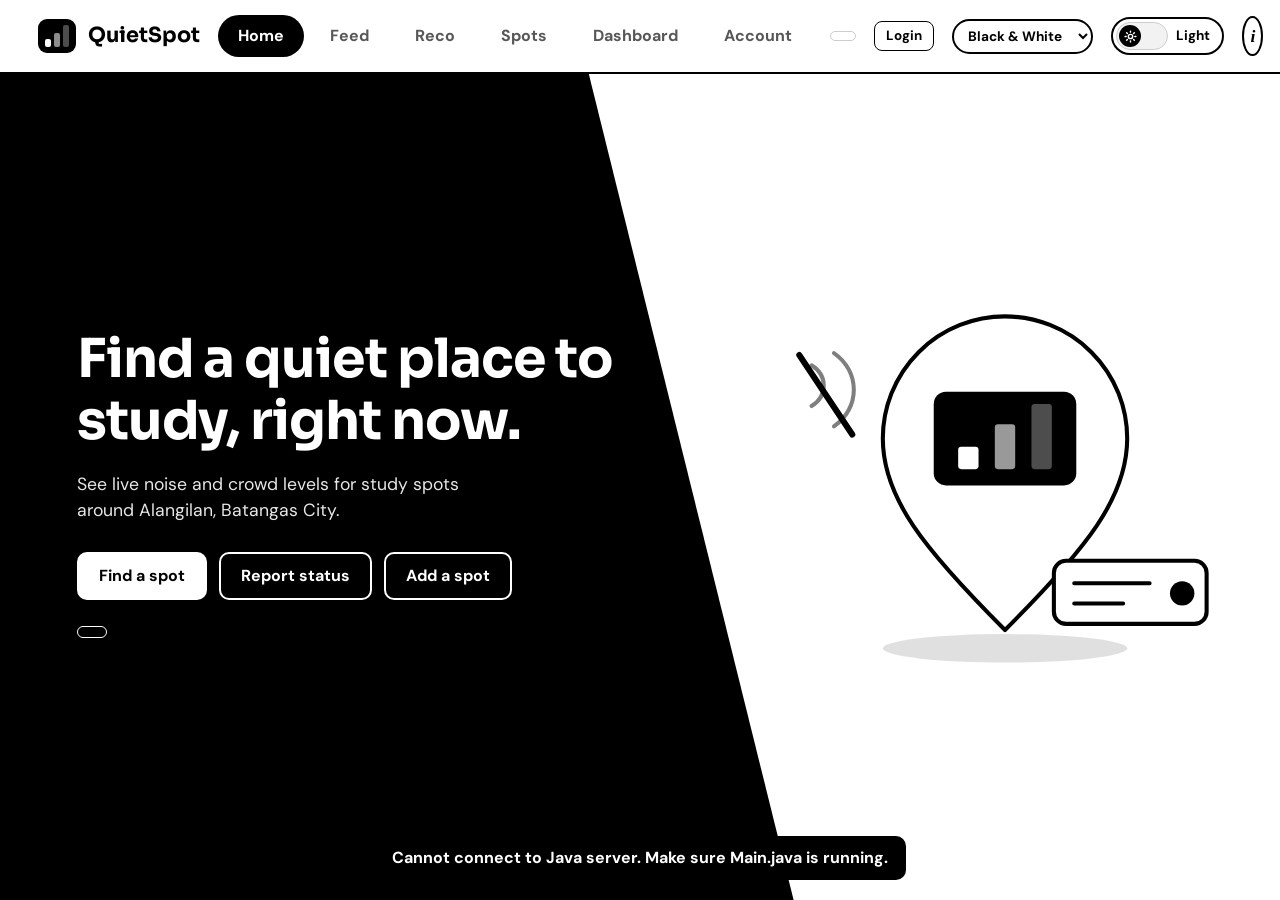
==== commit e27048b6: "updated & Bug fixes" ====
--- a/web/index.html
+++ b/web/index.html
@@ -28,6 +28,7 @@
       <button class="pill" data-act="go" data-page="reco">Reco</button>
       <button class="pill" data-act="go" data-page="spots">Spots</button>
       <button class="pill" data-act="go" data-page="dash">Dashboard</button>
+      <button class="pill" data-act="go" data-page="account">Account</button>
     </nav>
     <span class="chip" id="whoChip"></span>
     <button class="btn sm" id="authBtn" data-act="go" data-page="login">Login</button>
--- a/web/css/style.css
+++ b/web/css/style.css
@@ -2022,4 +2022,776 @@
 .aprev[hidden],
 .addphoto [hidden] {
   display: none;
-}+}
+
+/* =====================================================
+   game.css: Levels, streaks, badge shelf, weekly board,
+   header chip, and the unlock popup.;
+   ===================================================== */
+
+.vh {
+  position: absolute;
+  width: 1px;
+  height: 1px;
+  overflow: hidden;
+  clip: rect(0 0 0 0);
+  white-space: nowrap;
+}
+
+/* header chip: name, level, streak, points. The soft fill shows progress to the next level */
+.chip.rich {
+  display: inline-flex;
+  align-items: center;
+  gap: 10px;
+  cursor: pointer;
+  background: linear-gradient(90deg,var(--surface2) var(--p,0%),transparent var(--p,0%));
+}
+
+.chip.rich:hover {
+  border-color: var(--ink);
+}
+
+.chip .who {
+  font-weight: 700;
+  max-width: 12ch;
+  overflow: hidden;
+  text-overflow: ellipsis;
+}
+
+.chip .lvl {
+  font-family: var(--head);
+  font-weight: 700;
+  font-size: .78rem;
+  background: var(--brand,var(--ink));
+  color: var(--on-brand,var(--on-ink));
+  border-radius: 999px;
+  padding: 1px 8px;
+}
+
+.chip .sk {
+  display: inline-flex;
+  align-items: center;
+  gap: 3px;
+  font-weight: 700;
+}
+
+.chip .sk svg {
+  width: 15px;
+  height: 15px;
+  fill: currentColor;
+}
+
+.chip .sk.idle {
+  color: var(--muted);
+}
+
+.chip .sk.idle svg {
+  fill: none;
+}
+
+/* level ring */
+.lvlcard {
+  display: flex;
+  align-items: center;
+  flex-wrap: wrap;
+  gap: 18px;
+  margin-bottom: 18px;
+}
+
+.ring {
+  position: relative;
+  width: 104px;
+  height: 104px;
+  flex: none;
+}
+
+.ring svg {
+  width: 100%;
+  height: 100%;
+  transform: rotate(-90deg);
+}
+
+.ring circle {
+  fill: none;
+  stroke-width: 9;
+}
+
+.ring .trk {
+  stroke: var(--line);
+}
+
+.ring .val {
+  stroke: var(--brand,var(--ink));
+  stroke-linecap: round;
+  animation: ringIn .9s ease-out;
+}
+
+@keyframes ringIn {
+  from {
+    stroke-dashoffset: var(--full);
+  }
+}
+
+.ring > div {
+  position: absolute;
+  inset: 0;
+  display: grid;
+  place-content: center;
+  text-align: center;
+  line-height: 1;
+}
+
+.ring small {
+  color: var(--muted);
+  font-size: .72rem;
+  font-weight: 500;
+}
+
+.ring b {
+  font-family: var(--head);
+  font-size: 2rem;
+}
+
+.lvname {
+  margin: 0 0 4px;
+  font-family: var(--head);
+  font-weight: 700;
+  font-size: 1.2rem;
+}
+
+/* daily streak */
+.streak {
+  border: 2px solid var(--line);
+  border-radius: 12px;
+  padding: 14px;
+}
+
+.streak.done {
+  border-color: var(--ink);
+}
+
+.sline {
+  display: flex;
+  align-items: center;
+  gap: 12px;
+  margin-bottom: 12px;
+}
+
+.sline b {
+  display: block;
+  font-family: var(--head);
+  font-size: 1.1rem;
+}
+
+.sline small {
+  color: var(--muted);
+}
+
+.flame {
+  display: grid;
+  place-items: center;
+  flex: none;
+  width: 42px;
+  height: 42px;
+  border-radius: 50%;
+  border: 2px solid var(--line);
+  color: var(--muted);
+}
+
+.flame svg {
+  width: 22px;
+  height: 22px;
+}
+
+.streak.done .flame {
+  background: var(--brand,var(--ink));
+  border-color: transparent;
+  color: var(--on-brand,var(--on-ink));
+}
+
+.streak.done .flame svg {
+  fill: currentColor;
+}
+
+.wkdots {
+  display: grid;
+  grid-template-columns: repeat(7,1fr);
+  gap: 6px;
+  margin-bottom: 10px;
+  text-align: center;
+  font-size: .75rem;
+  font-weight: 700;
+  color: var(--muted);
+}
+
+.wkdots span {
+  display: grid;
+  justify-items: center;
+  gap: 4px;
+}
+
+.wkdots i {
+  width: 22px;
+  height: 22px;
+  border-radius: 50%;
+  border: 2px solid var(--line);
+}
+
+.wkdots .on i {
+  background: var(--brand,var(--ink));
+  border-color: var(--brand,var(--ink));
+}
+
+.wkdots .now {
+  color: var(--ink);
+}
+
+.wkdots .now i {
+  border-color: var(--ink);
+}
+
+.wkdots .future {
+  opacity: .55;
+}
+
+/* weekly leaderboard */
+ol.wk {
+  list-style: none;
+  margin: 0;
+  padding: 0;
+}
+
+.wk li {
+  display: flex;
+  align-items: center;
+  gap: 12px;
+  padding: 10px 12px;
+  border: 2px solid var(--line);
+  border-radius: 10px;
+  margin-bottom: 8px;
+}
+
+.wk li em {
+  font-style: normal;
+  font-family: var(--head);
+  font-weight: 700;
+  width: 22px;
+}
+
+.wk li .nm {
+  flex: 1;
+  min-width: 0;
+}
+
+.wk li b {
+  font-family: var(--head);
+}
+
+.wk li.me {
+  border-color: var(--ink);
+  background: var(--surface2);
+}
+
+.wk li.gap {
+  justify-content: center;
+  border: 0;
+  padding: 0;
+  margin: 0 0 4px;
+  color: var(--muted);
+}
+
+/* badge shelf: medals sit on a ledge */
+.shelf {
+  display: grid;
+  grid-template-columns: repeat(auto-fill,minmax(130px,1fr));
+  gap: 22px 12px;
+  margin-top: 14px;
+}
+
+.slot {
+  position: relative;
+  display: flex;
+  flex-direction: column;
+  align-items: center;
+  gap: 4px;
+  padding-bottom: 16px;
+  text-align: center;
+}
+
+.slot::after {
+  content: "";
+  position: absolute;
+  left: -6px;
+  right: -6px;
+  bottom: 0;
+  height: 5px;
+  border-radius: 3px;
+  background: var(--line);
+}
+
+.slot.got::after {
+  background: var(--ink);
+}
+
+.slot b {
+  font-family: var(--head);
+  font-size: .92rem;
+}
+
+.slot small {
+  color: var(--muted);
+  font-size: .78rem;
+  line-height: 1.3;
+}
+
+.medal {
+  position: relative;
+  display: grid;
+  place-items: center;
+  flex: none;
+  width: 64px;
+  height: 64px;
+  border-radius: 50%;
+  margin-bottom: 6px;
+}
+
+.medal svg {
+  width: 30px;
+  height: 30px;
+}
+
+.slot.got .medal {
+  background: var(--brand,var(--ink));
+  color: var(--on-brand,var(--on-ink));
+  box-shadow: 0 0 0 4px var(--surface),0 0 0 6px var(--brand,var(--ink));
+}
+
+.slot.locked .medal {
+  border: 2px dashed var(--line);
+  color: var(--muted);
+}
+
+.slot.locked b {
+  color: var(--muted);
+}
+
+.slot .prog {
+  display: block;
+  width: 80%;
+  height: 6px;
+  margin-top: 2px;
+  border: 1.5px solid var(--line);
+  border-radius: 999px;
+  overflow: hidden;
+}
+
+.slot .prog i {
+  display: block;
+  height: 100%;
+  background: var(--ink);
+}
+
+.slot.fresh .medal {
+  animation: medalPop .9s cubic-bezier(.2,1.5,.4,1);
+}
+
+.slot.fresh .medal::before {
+  content: "";
+  position: absolute;
+  inset: -6px;
+  border-radius: 50%;
+  border: 2px solid var(--brand,var(--ink));
+  animation: ping 1.1s ease-out 2;
+}
+
+.newtag {
+  position: absolute;
+  top: -8px;
+  right: -16px;
+  font-style: normal;
+  font-size: .68rem;
+  font-weight: 700;
+  background: var(--ink);
+  color: var(--on-ink);
+  border-radius: 999px;
+  padding: 1px 7px;
+}
+
+@keyframes medalPop {
+  0% {
+    transform: scale(.3) rotate(-25deg);
+    opacity: 0;
+  }
+  60% {
+    transform: scale(1.18) rotate(6deg);
+    opacity: 1;
+  }
+  100% {
+    transform: none;
+  }
+}
+
+@keyframes ping {
+  from {
+    transform: scale(1);
+    opacity: .8;
+  }
+  to {
+    transform: scale(1.55);
+    opacity: 0;
+  }
+}
+
+/* unlock popup (sits in the top layer, so it shows above open dialogs) */
+#celebrate {
+  position: fixed;
+  inset: auto;
+  top: calc(86px + env(safe-area-inset-top,0px));
+  left: 50%;
+  transform: translateX(-50%);
+  width: min(420px,calc(100% - 32px));
+  height: auto;
+  margin: 0;
+  padding: 0;
+  border: 0;
+  background: transparent;
+  color: var(--ink);
+  overflow: visible;
+  pointer-events: none;
+  z-index: 70;
+}
+
+.cele {
+  position: relative;
+  display: flex;
+  align-items: center;
+  gap: 14px;
+  padding: 14px 18px;
+  background: var(--surface);
+  border: 2px solid var(--ink);
+  border-radius: 14px;
+  box-shadow: var(--shadow);
+  cursor: pointer;
+  pointer-events: auto;
+  animation: celeIn .45s cubic-bezier(.2,1.3,.4,1);
+}
+
+:root:not([data-palette="bw"]) .cele {
+  border-top: 5px solid var(--accent);
+}
+
+.cele.out {
+  opacity: 0;
+  transform: translateY(-12px);
+  transition: opacity .25s,transform .25s;
+  pointer-events: none;
+}
+
+.cele .medal {
+  width: 52px;
+  height: 52px;
+  margin: 0;
+  background: var(--brand,var(--ink));
+  color: var(--on-brand,var(--on-ink));
+  animation: medalPop .8s cubic-bezier(.2,1.5,.4,1) .1s both;
+}
+
+.cele .medal svg {
+  width: 26px;
+  height: 26px;
+}
+
+.cele.streak .medal svg {
+  fill: currentColor;
+}
+
+.cele b {
+  display: block;
+  font-family: var(--head);
+}
+
+.cele p {
+  margin: 2px 0 0;
+  color: var(--muted);
+  font-size: .92rem;
+}
+
+.bits {
+  position: absolute;
+  left: 44px;
+  top: 50%;
+  width: 0;
+  height: 0;
+  pointer-events: none;
+}
+
+.bits i {
+  position: absolute;
+  width: 7px;
+  height: 11px;
+  border-radius: 2px;
+  opacity: 0;
+  animation: bit 1s ease-out .15s forwards;
+}
+
+.bits .k0 { background: var(--ink); }
+.bits .k1 { background: var(--accent,var(--muted)); }
+.bits .k2 { background: var(--ok,var(--line)); }
+.bits .k3 { background: var(--warn,var(--ink)); }
+.bits .k4 { background: var(--bad,var(--muted)); }
+
+@keyframes bit {
+  0% {
+    opacity: 1;
+    transform: translate(0,0) rotate(0);
+  }
+  100% {
+    opacity: 0;
+    transform: translate(var(--dx),calc(var(--dy) + 44px)) rotate(var(--r));
+  }
+}
+
+@keyframes celeIn {
+  from {
+    opacity: 0;
+    transform: translateY(-16px) scale(.96);
+  }
+}
+
+@media (prefers-reduced-motion: reduce) {
+  .bits,
+  .slot.fresh .medal::before {
+    display: none;
+  }
+  .cele,
+  .cele .medal,
+  .slot.fresh .medal,
+  .ring .val {
+    animation: none;
+  }
+}
+
+/* dashboard: quietest-right-now list and busy-hours heatmap */
+.picks {
+  list-style: none;
+  margin: 0;
+  padding: 0;
+}
+
+.pick {
+  display: flex;
+  align-items: center;
+  gap: 12px;
+  padding: 12px;
+  border: 2px solid var(--line);
+  border-radius: 12px;
+  margin-bottom: 10px;
+}
+
+.pick:first-child {
+  border-color: var(--ink);
+}
+
+.pick > em {
+  font-style: normal;
+  font-family: var(--head);
+  font-weight: 700;
+  width: 20px;
+  flex: none;
+}
+
+.pick .pi {
+  flex: 1;
+  min-width: 0;
+}
+
+.pick .pi b {
+  display: block;
+  font-family: var(--head);
+}
+
+.pick .pi small {
+  display: block;
+  color: var(--muted);
+}
+
+.pick .lvs {
+  display: flex;
+  flex-wrap: wrap;
+  gap: 4px 16px;
+  margin-top: 6px;
+}
+
+.pick .acts {
+  flex-wrap: wrap;
+  justify-content: flex-end;
+}
+
+.heatwrap {
+  overflow-x: auto;
+}
+
+.heat {
+  display: grid;
+  grid-template-columns: minmax(96px,150px) repeat(13,minmax(18px,1fr));
+  gap: 3px;
+  align-items: center;
+  min-width: 440px;
+  font-size: .75rem;
+}
+
+.heat span {
+  text-align: center;
+  color: var(--muted);
+  font-weight: 700;
+}
+
+.heat .hn {
+  overflow: hidden;
+  text-overflow: ellipsis;
+  white-space: nowrap;
+  font-weight: 500;
+  padding-right: 6px;
+}
+
+.heat i,
+.lg i {
+  display: block;
+  height: 24px;
+  border-radius: 5px;
+  background: color-mix(in srgb,var(--brand,var(--ink)) calc(var(--v) * 100%),transparent);
+  border: 1px solid var(--line);
+}
+
+.heat i.off,
+.lg i.off {
+  background: repeating-linear-gradient(135deg,transparent 0 4px,var(--line) 4px 5px);
+  border-style: dashed;
+}
+
+.heat i.now {
+  outline: 2px solid var(--ink);
+  outline-offset: 1px;
+}
+
+.lg {
+  display: inline-flex;
+  align-items: center;
+  gap: 6px;
+  margin-right: 14px;
+}
+
+.lg i {
+  width: 22px;
+  height: 14px;
+}
+
+/* feed comments: Reddit-style single score  ▲ 4 ▼ */
+.cvote {
+  display: inline-flex;
+  align-items: center;
+  gap: 4px;
+  margin-right: 10px;
+  padding: 1px 4px;
+  border: 1px solid var(--line, rgba(0,0,0,.2));
+  border-radius: 999px;
+  background: var(--surface);
+}
+
+.cvote .lk {
+  margin-right: 0;
+  padding: 2px 6px;
+  border-radius: 999px;
+  line-height: 1;
+}
+
+.cvote .lk.up[aria-pressed="true"] {
+  background: #e8590c;
+  color: #fff;
+}
+
+.cvote .lk.down[aria-pressed="true"] {
+  background: #5c6bc0;
+  color: #fff;
+}
+
+.cvote .lk:disabled {
+  opacity: .35;
+  cursor: not-allowed;
+}
+
+.cscore {
+  min-width: 22px;
+  text-align: center;
+  font-weight: 700;
+  font-size: .85rem;
+}
+
+.cscore.pos { color: #e8590c; }
+.cscore.neg { color: #5c6bc0; }
+
+.cm.low .bub p {
+  opacity: .5;
+}
+
+.lowtag {
+  color: var(--muted);
+  font-size: .78rem;
+  font-style: italic;
+}
+/* =====================================================
+   map.css: Leaflet map on the Spots page.
+   ===================================================== */
+.mapcard #map {
+  height: 420px;
+  position: relative;
+  z-index: 0;
+  border-radius: 10px;
+  border: 1.5px solid var(--line);
+  background: var(--surface2);
+  cursor: crosshair;
+}
+.lpin-wrap { background: none; border: 0; }
+.lpin {
+  display: block;
+  width: 26px;
+  height: 26px;
+  border-radius: 50%;
+  background: var(--brand,var(--ink));
+  border: 3px solid var(--surface);
+  box-shadow: 0 1px 4px rgba(0,0,0,.5);
+  cursor: pointer;
+}
+.lpin.sel { outline: 3px solid var(--ink); outline-offset: 2px; }
+.lpin.dim { opacity: .3; }
+.lme {
+  display: block;
+  padding: 2px 8px;
+  border-radius: 999px;
+  background: var(--surface);
+  color: var(--ink);
+  border: 2px solid var(--ink);
+  font: 700 .72rem var(--body);
+  text-align: center;
+  cursor: grab;
+}
+.leaflet-container { font-family: var(--body); }
+.mapcard .leaflet-control-attribution svg { width: 12px; height: 8px; display: inline; border: 0; border-radius: 0; background: none; cursor: auto; }
+:root[data-theme="dark"] .leaflet-tile-pane { filter: invert(1) hue-rotate(180deg) brightness(.9) contrast(.9); }
+
+/* ===== Account page: details, forgot password link, danger zone ===== */
+:root { --danger: #CF222E; --danger-bg: rgba(207,34,46,.08); }
+:root[data-theme="dark"] { --danger: #FF6B6B; --danger-bg: rgba(255,107,107,.12); }
+.acard { padding: 24px; margin-bottom: 18px; }
+dl.det.acdet { grid-template-columns: 160px 1fr; margin: 12px 0 0; }
+.dlg.stack { display: flex; flex-direction: column; gap: 12px; }
+.linkbtn { background: none; border: 0; padding: 0; align-self: flex-start; font: inherit; font-size: .9rem; font-weight: 700; color: var(--muted); text-decoration: underline; cursor: pointer; }
+.linkbtn:hover { color: var(--ink); }
+.danger-zone { margin-top: 18px; border: 1px solid var(--danger); border-radius: 14px; overflow: hidden; background: var(--surface); }
+.danger-zone h3 { margin: 0; padding: 14px 20px; color: var(--danger); border-bottom: 1px solid var(--danger); }
+.dz-row { display: flex; align-items: center; justify-content: space-between; gap: 16px; flex-wrap: wrap; padding: 16px 20px; }
+.dz-row p { margin: 2px 0 0; }
+.btn.danger { background: var(--surface); color: var(--danger); border: 2px solid var(--danger); }
+.btn.danger:hover:not(:disabled) { background: var(--danger); color: #fff; }
+.btn.danger:disabled { opacity: .5; cursor: not-allowed; }
+.dz-warn { background: var(--danger-bg); border: 1px solid var(--danger); border-radius: 10px; padding: 12px 14px; font-size: .92rem; }
